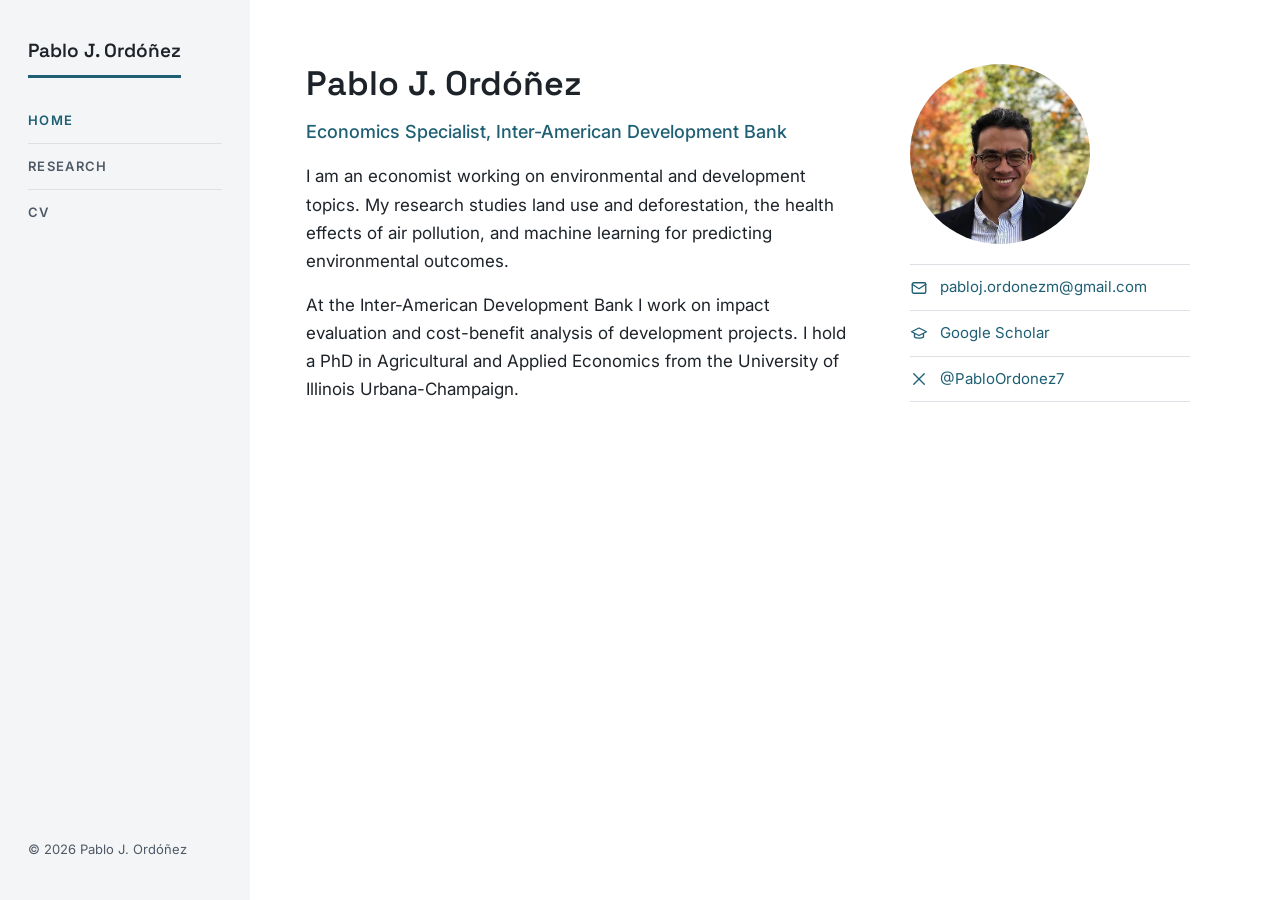
==== index.html @ ce266dba "Add files via upload" ====
<!doctype html>
<html lang="en">
<head>
<meta charset="utf-8">
<meta name="viewport" content="width=device-width, initial-scale=1">
<title>Pablo J. Ordóñez</title>
<meta name="description" content="Pablo J. Ordóñez, Economics Specialist at the Inter-American Development Bank. Research on land use and deforestation, air pollution and health, and machine learning for environmental outcomes.">
<meta property="og:title" content="Pablo J. Ordóñez">
<meta property="og:type" content="website">
<link rel="icon" href="images/favicon.svg" type="image/svg+xml">
<link rel="preconnect" href="https://fonts.googleapis.com">
<link rel="preconnect" href="https://fonts.gstatic.com" crossorigin>
<link rel="stylesheet" href="https://fonts.googleapis.com/css2?family=Inter:wght@400;500;600&family=Space+Grotesk:wght@500;600&display=swap">
<link rel="stylesheet" href="style.css">
</head>
<body>

<aside class="sidebar">
  <a class="site-name" href="index.html">Pablo J. Ordóñez</a>
  <nav class="menu" aria-label="Main">
    <a href="index.html" aria-current="page">Home</a>
    <a href="research.html">Research</a>
    <a href="cv.html">CV</a>
  </nav>
  <small>© 2026 Pablo J. Ordóñez</small>
</aside>

<main>
  <div class="wrap intro">

    <div class="bio">
      <h1>Pablo J. Ordóñez</h1>
      <p class="role">Economics Specialist, Inter-American Development Bank</p>
      <p>I am an economist working on environmental and development topics. My research studies land use and deforestation, the health effects of air pollution, and machine learning for predicting environmental outcomes.</p>
      <p>At the Inter-American Development Bank I work on impact evaluation and cost-benefit analysis of development projects. I hold a PhD in Agricultural and Applied Economics from the University of Illinois Urbana-Champaign.</p>
    </div>

    <div class="card">
      <div class="photo"><span aria-hidden="true">PO</span><img src="images/photo.jpg" alt="Pablo J. Ordóñez" onerror="this.remove()"></div>
      <ul class="contacts">
        <li><a href="mailto:pabloj.ordonezm@gmail.com"><svg aria-hidden="true" width="18" height="18" viewBox="0 0 24 24" fill="none" stroke="currentColor" stroke-width="1.8" stroke-linecap="round" stroke-linejoin="round"><rect x="3" y="5" width="18" height="14" rx="2"/><path d="M3 7l9 6 9-6"/></svg>pabloj.ordonezm@gmail.com</a></li>
        <li><a href="https://scholar.google.com/citations?user=DC5avkkAAAAJ"><svg aria-hidden="true" width="18" height="18" viewBox="0 0 24 24" fill="none" stroke="currentColor" stroke-width="1.8" stroke-linecap="round" stroke-linejoin="round"><path d="M2 9l10-5 10 5-10 5z"/><path d="M6 11.5V16c2 2 10 2 12 0v-4.5"/></svg>Google Scholar</a></li>
        <!-- TODO: add your LinkedIn address, then remove this comment's markers to show the link.
        <li><a href="https://www.linkedin.com/in/YOUR-HANDLE"><svg aria-hidden="true" width="18" height="18" viewBox="0 0 24 24" fill="none" stroke="currentColor" stroke-width="1.8" stroke-linecap="round" stroke-linejoin="round"><rect x="3" y="3" width="18" height="18" rx="3"/><path d="M8 10v7"/><path d="M8 7v.01"/><path d="M12 17v-4a2 2 0 0 1 4 0v4"/></svg>LinkedIn</a></li>
        -->
        <li><a href="https://x.com/PabloOrdonez7"><svg aria-hidden="true" width="18" height="18" viewBox="0 0 24 24" fill="none" stroke="currentColor" stroke-width="1.8" stroke-linecap="round" stroke-linejoin="round"><path d="M5 5l14 14"/><path d="M19 5L5 19"/></svg>@PabloOrdonez7</a></li>
      </ul>
    </div>

  </div>
</main>

</body>
</html>
---- style.css ----
/* Pablo J. Ordóñez — site styles. Change the --accent colors to retheme the site. */
:root {
  --ink: #1D2329;
  --body: #333C45;
  --muted: #4E5A66;
  --line: #DDE1E6;
  --panel: #F4F5F7;
  --accent: #1E5F74;
  --accent-dark: #12414F;
  --bg: #FFFFFF;
  color-scheme: light;
}

* { box-sizing: border-box; }
html { -webkit-text-size-adjust: 100%; }

body {
  margin: 0;
  display: flex;
  min-height: 100vh;
  font-family: Inter, system-ui, -apple-system, "Segoe UI", sans-serif;
  font-size: 17px;
  line-height: 1.65;
  color: var(--ink);
  background: var(--bg);
}

a { color: var(--accent); }
a:hover { color: var(--accent-dark); }
a:focus-visible, summary:focus-visible { outline: 2px solid var(--accent); outline-offset: 3px; }

h1, h2, .site-name {
  font-family: "Space Grotesk", Inter, system-ui, sans-serif;
  font-weight: 600;
  line-height: 1.2;
}

/* ---------- Side menu ---------- */
.sidebar {
  flex: 0 0 250px;
  background: var(--panel);
  padding: 40px 28px;
  display: flex;
  flex-direction: column;
  gap: 20px;
}
.site-name {
  align-self: flex-start;
  font-size: 19px;
  color: var(--ink);
  text-decoration: none;
  padding-bottom: 12px;
  border-bottom: 3px solid var(--accent);
}
.site-name:hover { color: var(--ink); }
.menu {
  display: flex;
  flex-direction: column;
  font-size: 13px;
  font-weight: 600;
  letter-spacing: 0.1em;
  text-transform: uppercase;
}
.menu a {
  min-height: 46px;
  display: flex;
  align-items: center;
  color: var(--muted);
  text-decoration: none;
  border-bottom: 1px solid var(--line);
}
.menu a:last-child { border-bottom: 0; }
.menu a:hover, .menu a[aria-current="page"] { color: var(--accent); }
.sidebar small { margin-top: auto; font-size: 13px; color: var(--muted); }

/* ---------- Content ---------- */
main { flex: 1; min-width: 0; padding: 64px 56px 80px; }
.wrap { max-width: 900px; }
h1 { font-size: 34px; margin: 0 0 12px; }
h2 { font-size: 26px; margin: 0 0 24px; }
section { margin-bottom: 48px; }

/* Home */
.intro { display: flex; flex-wrap: wrap; align-items: flex-start; gap: 40px 64px; }
.bio { flex: 999 1 380px; min-width: 0; max-width: 540px; }
.bio p { margin: 0 0 16px; }
.role { font-size: 18px; font-weight: 500; color: var(--accent); }
.card { flex: 1 1 240px; min-width: 0; max-width: 280px; }
.photo {
  position: relative;
  width: 180px;
  height: 180px;
  border-radius: 50%;
  overflow: hidden;
  background: var(--panel);
  display: grid;
  place-items: center;
  font-family: "Space Grotesk", Inter, sans-serif;
  font-size: 44px;
  color: var(--muted);
}
.photo img { position: absolute; inset: 0; width: 100%; height: 100%; object-fit: cover; }
.contacts { list-style: none; margin: 20px 0 0; padding: 0; font-size: 15px; }
.contacts a {
  min-height: 46px;
  display: flex;
  align-items: center;
  gap: 12px;
  text-decoration: none;
  border-top: 1px solid var(--line);
}
.contacts li:last-child a { border-bottom: 1px solid var(--line); }
.contacts svg { flex: none; }

/* Research */
.paper { display: flex; flex-wrap: wrap; align-items: flex-start; gap: 16px 28px; margin-bottom: 32px; }
.paper > img { flex: 0 0 250px; width: 250px; max-width: 100%; height: auto; border-radius: 8px; }
.paper-body { flex: 1 1 340px; min-width: 0; font-size: 16px; line-height: 1.6; }
.paper-body h3 { margin: 0 0 2px; font-size: 17px; font-weight: 600; line-height: 1.4; }
.paper-body p { margin: 0; }
.paper-body .finding { margin-top: 6px; color: var(--body); }
.links { display: flex; flex-wrap: wrap; gap: 0 20px; margin-top: 4px; font-size: 15px; font-weight: 500; }
.links a { min-height: 40px; display: inline-flex; align-items: center; }
details summary { cursor: pointer; padding: 8px 0; font-size: 15px; font-weight: 500; color: var(--accent); }
details p { font-size: 15px; line-height: 1.65; color: var(--body); }
.review { margin: 0 0 18px; font-size: 16px; line-height: 1.6; }
.review a { display: block; font-weight: 600; color: var(--ink); text-decoration: none; }
.review a:hover { color: var(--accent); text-decoration: underline; }

@media (min-width: 1000px) { .paper.text-only .paper-body { margin-left: 278px; } }

/* CV and teaching */
.button {
  display: inline-flex;
  align-items: center;
  gap: 8px;
  min-height: 46px;
  padding: 0 20px;
  border-radius: 6px;
  background: var(--accent);
  color: #FFFFFF;
  font-weight: 600;
  text-decoration: none;
}
.button:hover { background: var(--accent-dark); color: #FFFFFF; }
.row { display: flex; flex-wrap: wrap; gap: 2px 32px; padding: 12px 0; border-top: 1px solid var(--line); }
.row:last-child { border-bottom: 1px solid var(--line); }
.row .when { flex: 0 0 150px; font-size: 15px; color: var(--muted); font-variant-numeric: tabular-nums; }
.row .what { flex: 1 1 340px; min-width: 0; }

/* ---------- Phones and narrow windows ---------- */
@media (max-width: 760px) {
  body { flex-direction: column; }
  .sidebar { flex: none; padding: 16px 20px 8px; gap: 6px; }
  .menu { flex-direction: row; flex-wrap: wrap; gap: 0 24px; }
  .menu a { border-bottom: 0; }
  .sidebar small { display: none; }
  main { padding: 32px 20px 56px; }
  h1 { font-size: 30px; }
}
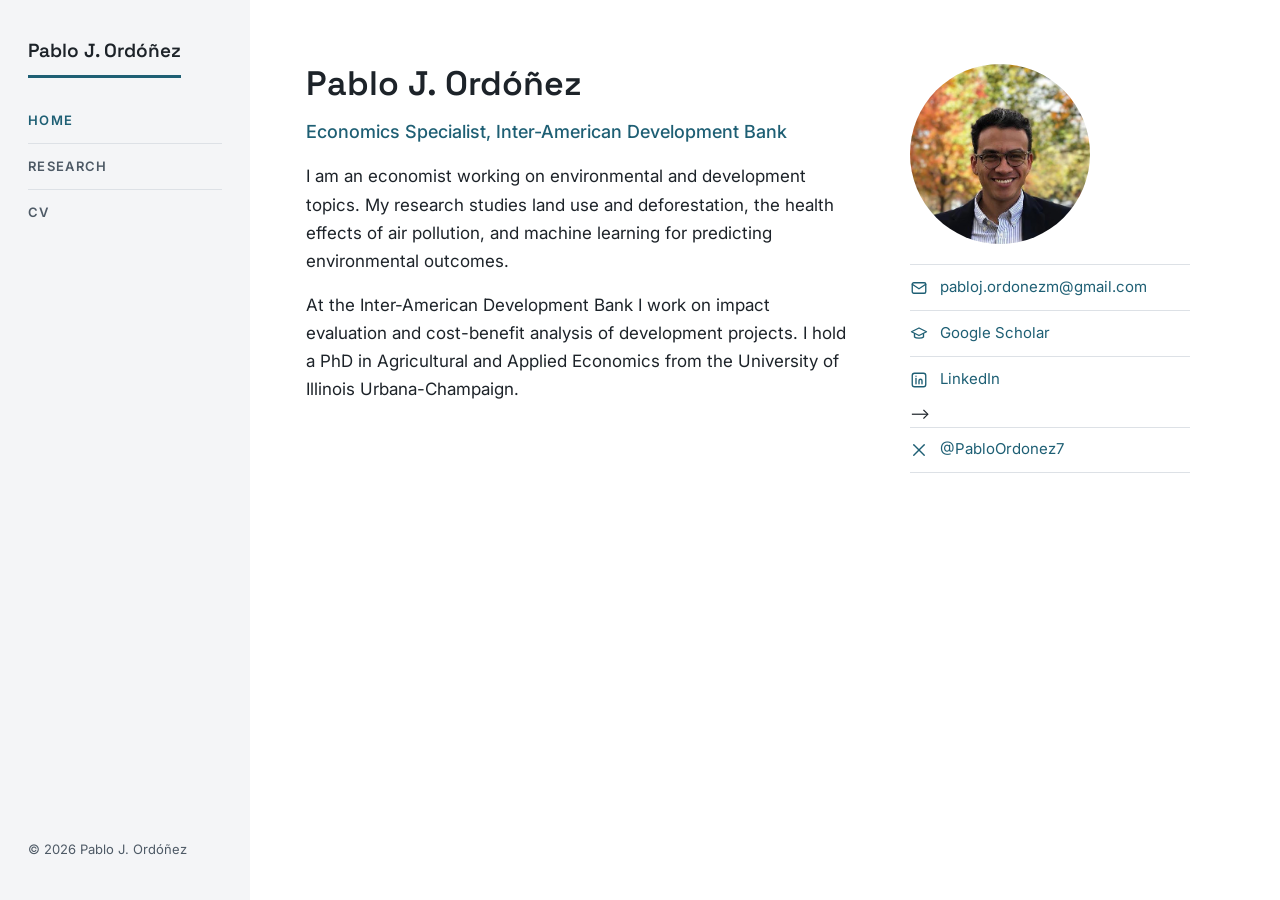
==== commit 949acd3a: "Update LinkedIn link in index.html" ====
--- a/index.html
+++ b/index.html
@@ -40,8 +40,7 @@
       <ul class="contacts">
         <li><a href="mailto:pabloj.ordonezm@gmail.com"><svg aria-hidden="true" width="18" height="18" viewBox="0 0 24 24" fill="none" stroke="currentColor" stroke-width="1.8" stroke-linecap="round" stroke-linejoin="round"><rect x="3" y="5" width="18" height="14" rx="2"/><path d="M3 7l9 6 9-6"/></svg>pabloj.ordonezm@gmail.com</a></li>
         <li><a href="https://scholar.google.com/citations?user=DC5avkkAAAAJ"><svg aria-hidden="true" width="18" height="18" viewBox="0 0 24 24" fill="none" stroke="currentColor" stroke-width="1.8" stroke-linecap="round" stroke-linejoin="round"><path d="M2 9l10-5 10 5-10 5z"/><path d="M6 11.5V16c2 2 10 2 12 0v-4.5"/></svg>Google Scholar</a></li>
-        <!-- TODO: add your LinkedIn address, then remove this comment's markers to show the link.
-        <li><a href="https://www.linkedin.com/in/YOUR-HANDLE"><svg aria-hidden="true" width="18" height="18" viewBox="0 0 24 24" fill="none" stroke="currentColor" stroke-width="1.8" stroke-linecap="round" stroke-linejoin="round"><rect x="3" y="3" width="18" height="18" rx="3"/><path d="M8 10v7"/><path d="M8 7v.01"/><path d="M12 17v-4a2 2 0 0 1 4 0v4"/></svg>LinkedIn</a></li>
+        <li><a href="https://www.linkedin.com/in/pablo-j-ord%C3%B3%C3%B1ez-694a8961/"><svg aria-hidden="true" width="18" height="18" viewBox="0 0 24 24" fill="none" stroke="currentColor" stroke-width="1.8" stroke-linecap="round" stroke-linejoin="round"><rect x="3" y="3" width="18" height="18" rx="3"/><path d="M8 10v7"/><path d="M8 7v.01"/><path d="M12 17v-4a2 2 0 0 1 4 0v4"/></svg>LinkedIn</a></li>
         -->
         <li><a href="https://x.com/PabloOrdonez7"><svg aria-hidden="true" width="18" height="18" viewBox="0 0 24 24" fill="none" stroke="currentColor" stroke-width="1.8" stroke-linecap="round" stroke-linejoin="round"><path d="M5 5l14 14"/><path d="M19 5L5 19"/></svg>@PabloOrdonez7</a></li>
       </ul>
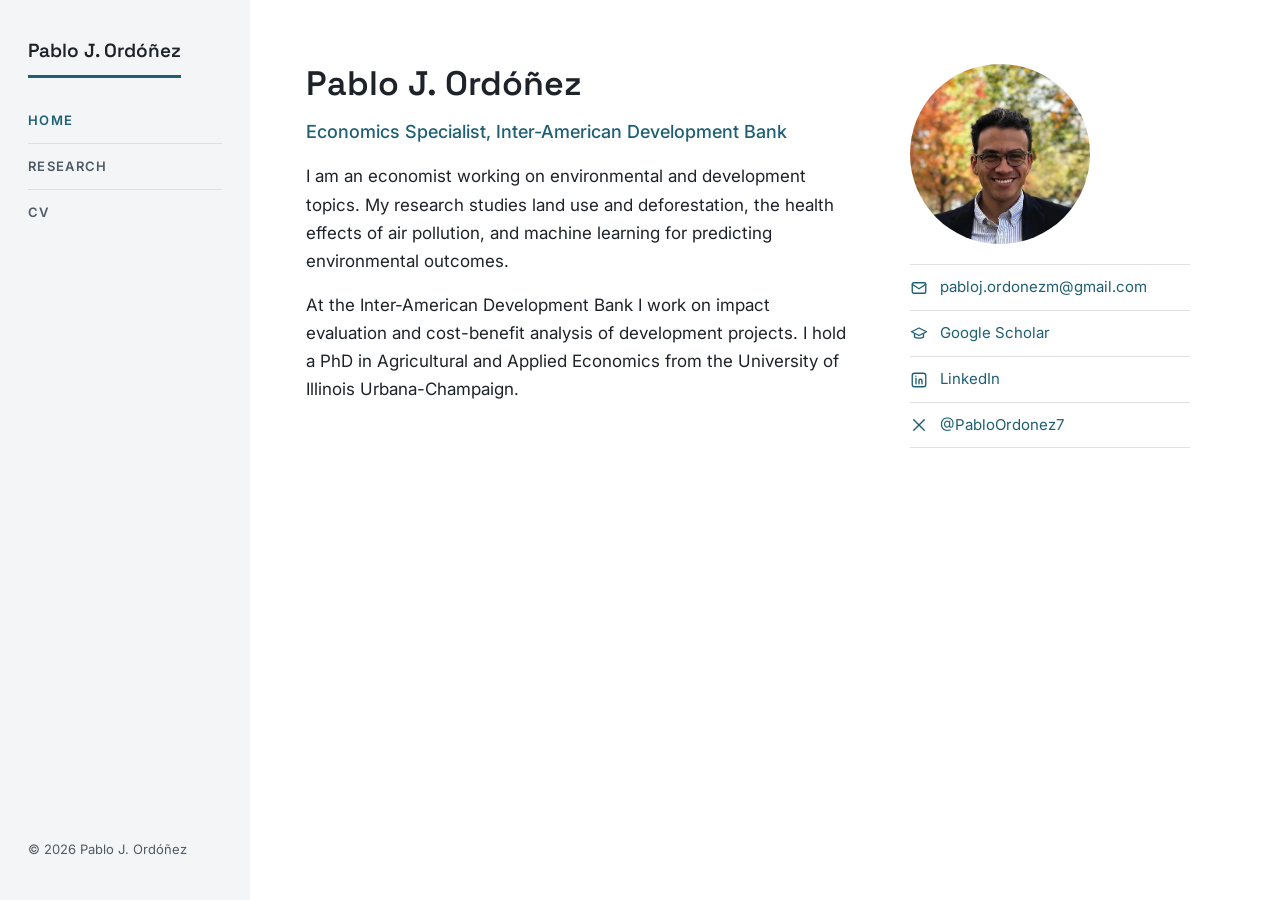
==== commit ec3a0408: "Remove commented-out closing tag in index.html" ====
--- a/index.html
+++ b/index.html
@@ -41,7 +41,6 @@
         <li><a href="mailto:pabloj.ordonezm@gmail.com"><svg aria-hidden="true" width="18" height="18" viewBox="0 0 24 24" fill="none" stroke="currentColor" stroke-width="1.8" stroke-linecap="round" stroke-linejoin="round"><rect x="3" y="5" width="18" height="14" rx="2"/><path d="M3 7l9 6 9-6"/></svg>pabloj.ordonezm@gmail.com</a></li>
         <li><a href="https://scholar.google.com/citations?user=DC5avkkAAAAJ"><svg aria-hidden="true" width="18" height="18" viewBox="0 0 24 24" fill="none" stroke="currentColor" stroke-width="1.8" stroke-linecap="round" stroke-linejoin="round"><path d="M2 9l10-5 10 5-10 5z"/><path d="M6 11.5V16c2 2 10 2 12 0v-4.5"/></svg>Google Scholar</a></li>
         <li><a href="https://www.linkedin.com/in/pablo-j-ord%C3%B3%C3%B1ez-694a8961/"><svg aria-hidden="true" width="18" height="18" viewBox="0 0 24 24" fill="none" stroke="currentColor" stroke-width="1.8" stroke-linecap="round" stroke-linejoin="round"><rect x="3" y="3" width="18" height="18" rx="3"/><path d="M8 10v7"/><path d="M8 7v.01"/><path d="M12 17v-4a2 2 0 0 1 4 0v4"/></svg>LinkedIn</a></li>
-        -->
         <li><a href="https://x.com/PabloOrdonez7"><svg aria-hidden="true" width="18" height="18" viewBox="0 0 24 24" fill="none" stroke="currentColor" stroke-width="1.8" stroke-linecap="round" stroke-linejoin="round"><path d="M5 5l14 14"/><path d="M19 5L5 19"/></svg>@PabloOrdonez7</a></li>
       </ul>
     </div>
